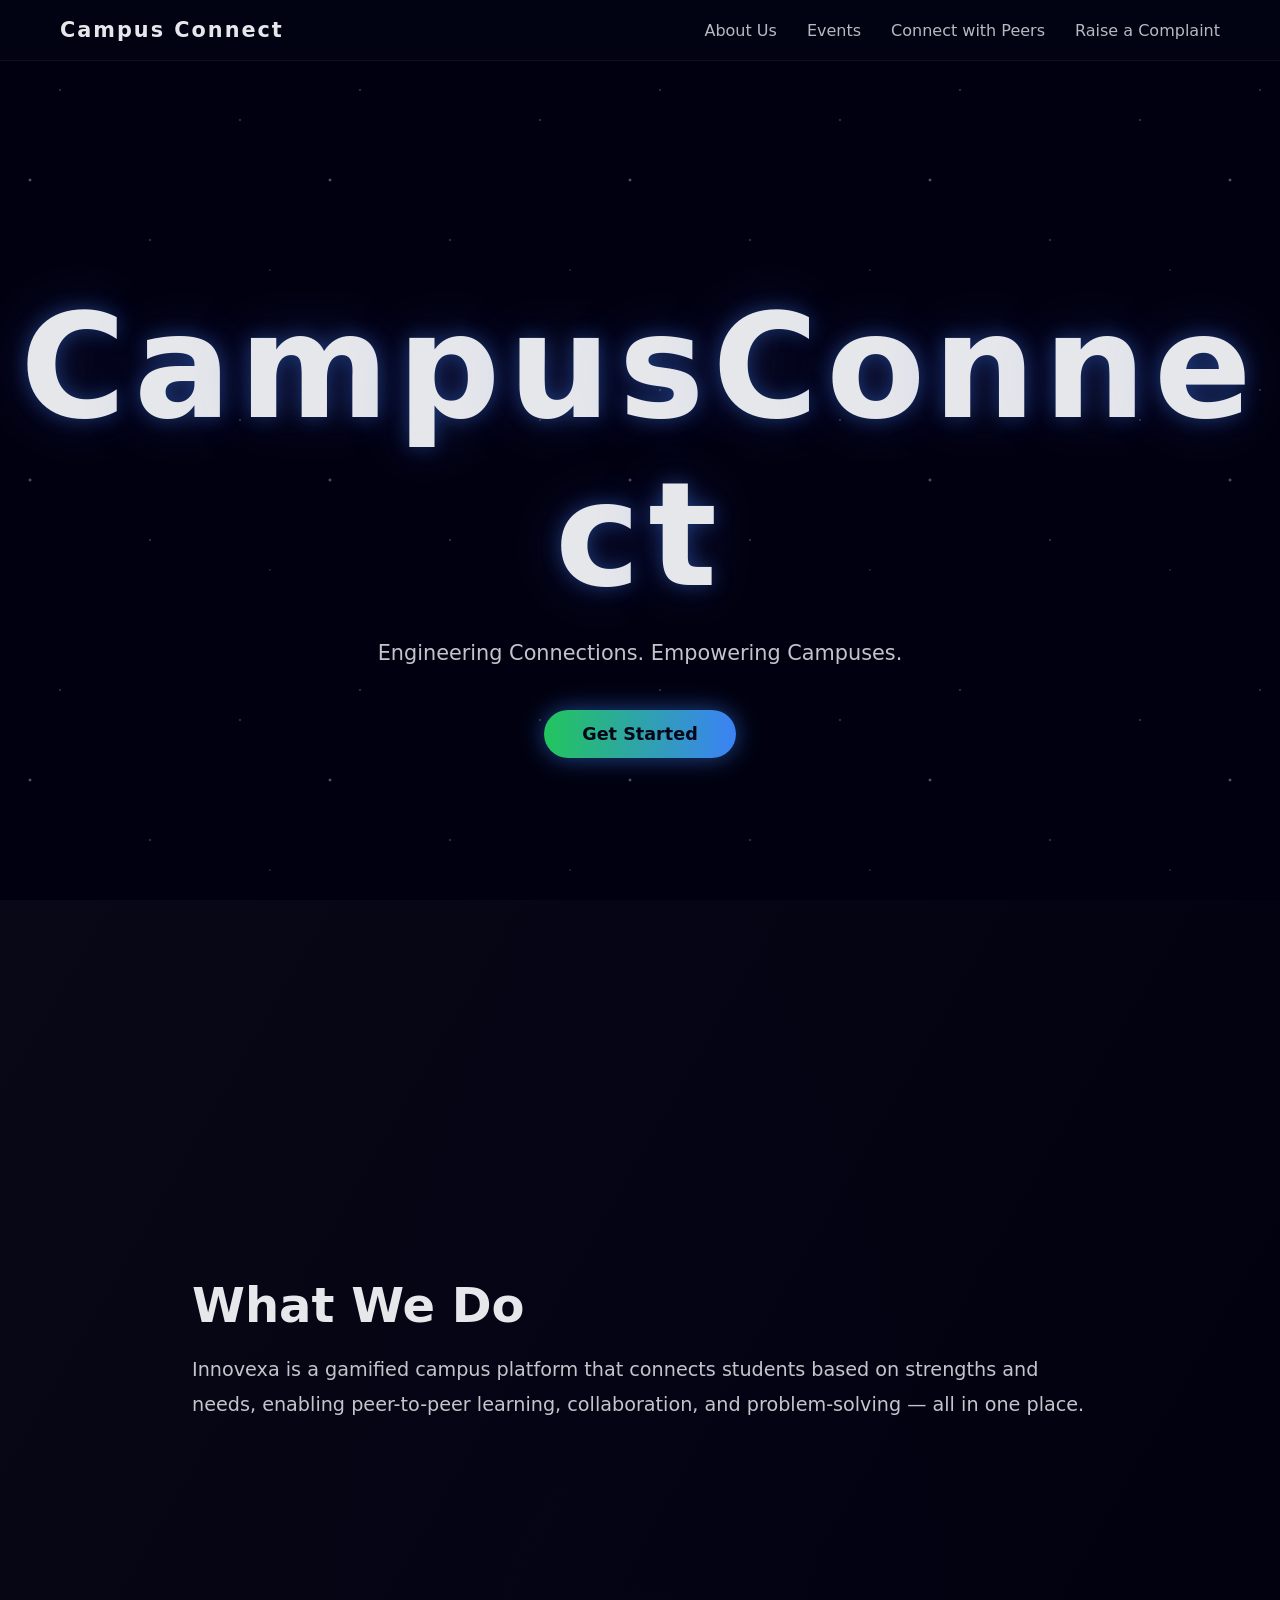
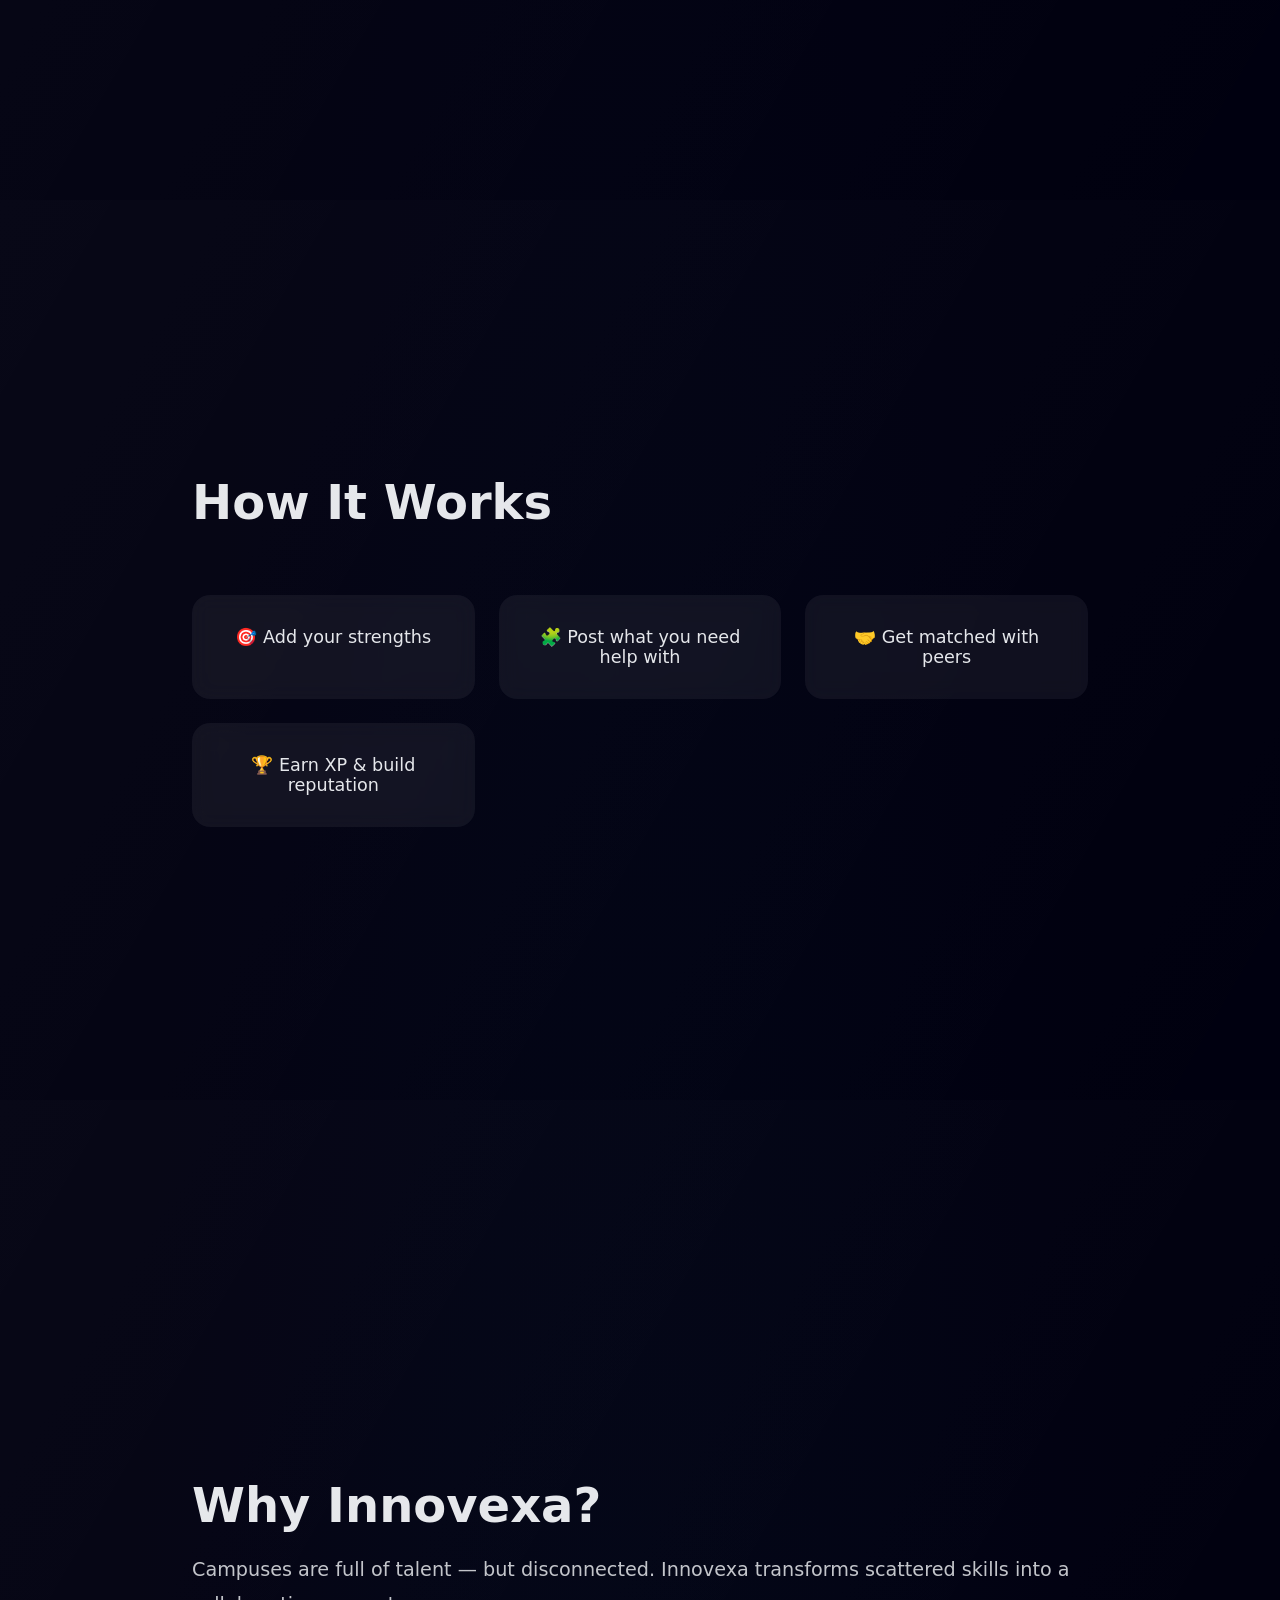
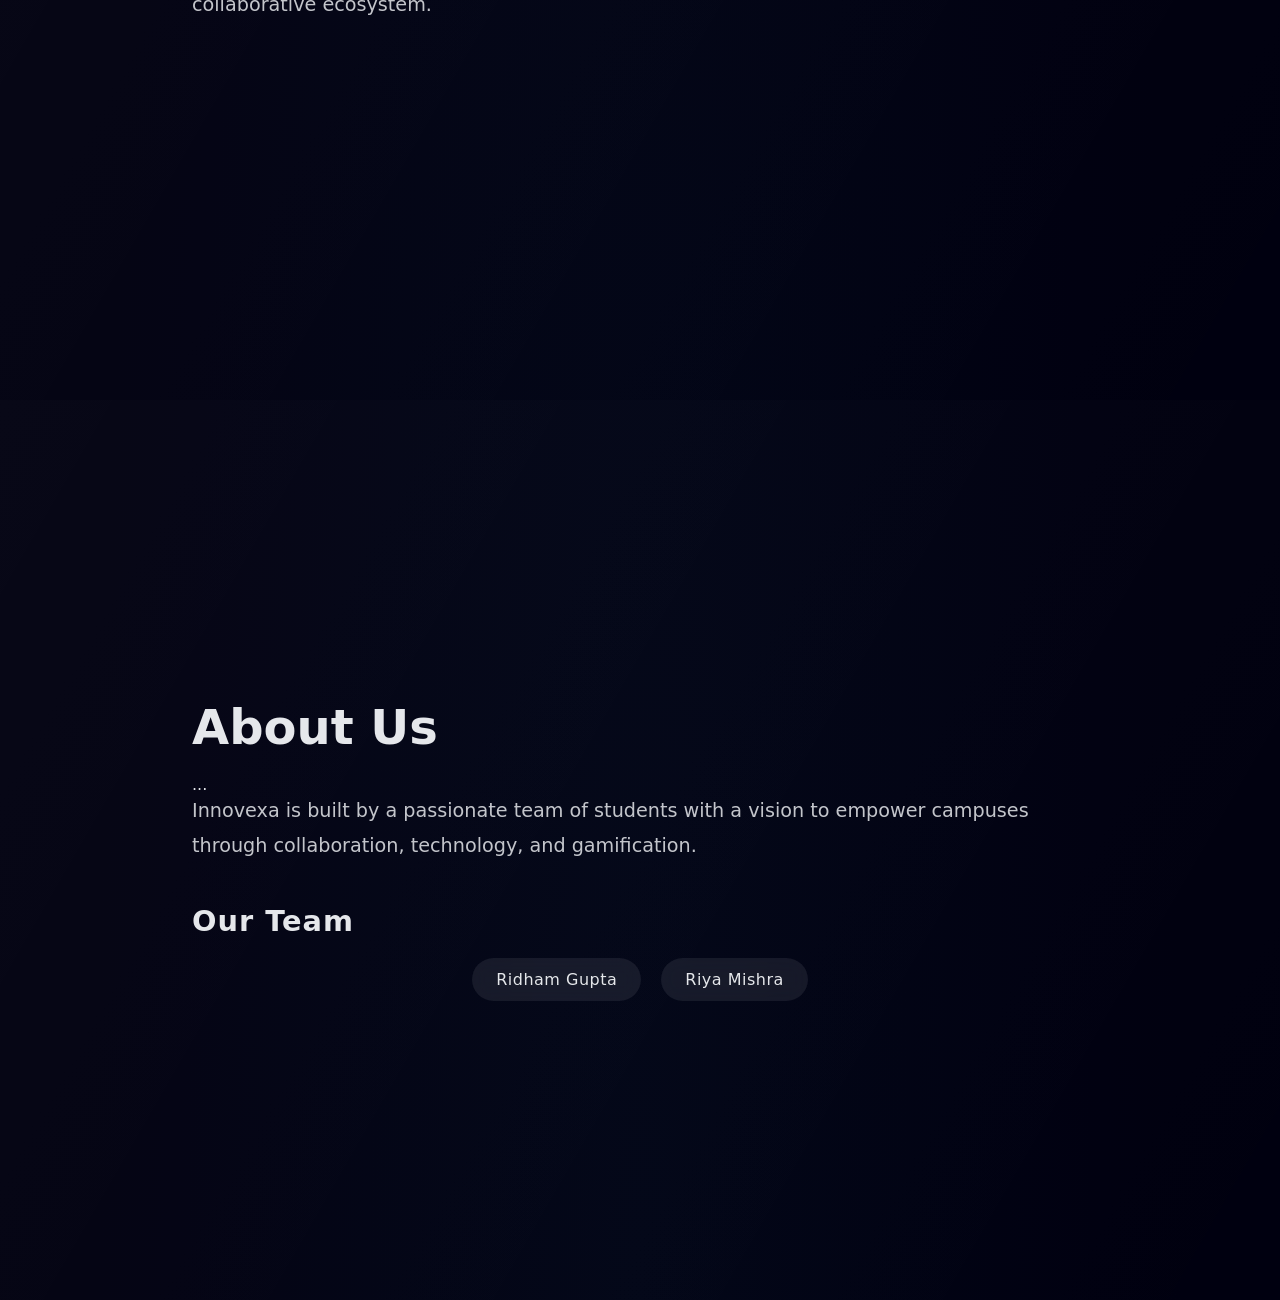
==== public/index.html @ ceecb5b8 "Major changes in firebase files" ====
<!DOCTYPE html>
<html lang="en">
<head>
  <meta charset="UTF-8" />
  <title>Innovexa</title>
  <link rel="stylesheet" href="css/landing.css" />
</head>
<body>
<!-- NAVBAR -->
<nav class="navbar">
  <div class="logo">Campus Connect</div>

  <ul class="nav-links">
<li><a href="#about">About Us</a></li>
    <li><a href="#events">Events</a></li>
    <li><a href="#peers">Connect with Peers</a></li>
    <li><a href="#complaint">Raise a Complaint</a></li>
  </ul>
</nav>

  <!-- HERO SECTION -->
<section class="hero">
<h1 id="hero-title">Campus Connect</h1>
  <p class="tagline">
    Engineering Connections. Empowering Campuses.
  </p>

  <a href="login.html" class="hero-cta">
    Get Started
  </a>
</section>

  <!-- WHAT WE DO -->
<section class="section reveal" data-speed="0.15">
  <h2>What We Do</h2>
    <p>
      Innovexa is a gamified campus platform that connects students based on
      strengths and needs, enabling peer-to-peer learning, collaboration,
      and problem-solving — all in one place.
    </p>
  </section>

  <!-- HOW IT WORKS -->
<section class="section reveal" data-speed="0.15">
      <h2>How It Works</h2>
    <div class="cards">
      <div class="card">🎯 Add your strengths</div>
      <div class="card">🧩 Post what you need help with</div>
      <div class="card">🤝 Get matched with peers</div>
      <div class="card">🏆 Earn XP & build reputation</div>
    </div>
  </section>

  <!-- WHY INNOVEXA -->
 <section class="section reveal" data-speed="0.15">
    <h2>Why Innovexa?</h2>
    <p>
      Campuses are full of talent — but disconnected.  
      Innovexa transforms scattered skills into a collaborative ecosystem.
    </p>
  </section>

  <!-- ABOUT -->
<section class="section reveal" id="about">
  <div class="parallax-inner" data-speed="0.15">
      <h2>About Us</h2>
  ...

  <p class="about-text">
    Innovexa is built by a passionate team of students with a vision to
    empower campuses through collaboration, technology, and gamification.
  </p>

  <h3 class="team-heading">Our Team</h3>

  <div class="team-list">
    <div class="team-member">Ridham Gupta</div>
    <div class="team-member">Riya Mishra</div>
  </div>
  </div>
</section>


  <script src="js/landing.js"></script>
</body>
</html>
---- public/css/landing.css ----
/* =======================
   RESET & BASE
======================= */
* {
  margin: 0;
  padding: 0;
  box-sizing: border-box;
}

html {
  scroll-behavior: smooth;
}

body {
  font-family: 'Segoe UI', system-ui, sans-serif;
  color: #e5e7eb;
  overflow-x: hidden;

  background:
    radial-gradient(ellipse at bottom, #020617 0%, #000010 60%),
    radial-gradient(circle at top right, rgba(88, 101, 242, 0.15), transparent 40%),
    radial-gradient(circle at bottom left, rgba(34, 197, 94, 0.12), transparent 45%);
}
/* =======================
   STARFIELD BACKGROUND
======================= */
body::before {
  content: "";
  position: fixed;
  inset: 0;
  z-index: -1;

  background-image:
    radial-gradient(1px 1px at 20% 30%, white, transparent),
    radial-gradient(1px 1px at 80% 40%, white, transparent),
    radial-gradient(1px 1px at 50% 80%, white, transparent),
    radial-gradient(2px 2px at 10% 60%, rgba(255,255,255,0.8), transparent),
    radial-gradient(1px 1px at 90% 90%, rgba(255,255,255,0.6), transparent);

  background-repeat: repeat;
  background-size: 300px 300px;
  opacity: 0.6;
  animation: starDrift 120s linear infinite;
}

@keyframes starDrift {
  from {
    transform: translateY(0);
  }
  to {
    transform: translateY(-1000px);
  }
}
body::before {
  transform: translateY(var(--star-offset, 0));
}
/* =======================
   NAVBAR
======================= */
.navbar {
  position: fixed;
  top: 0;
  left: 0;
  width: 100%;
  padding: 18px 60px;

  display: flex;
  justify-content: space-between;
  align-items: center;

  z-index: 9999;
  background: rgba(2, 6, 23, 0.55);
  backdrop-filter: blur(16px);
  border-bottom: 1px solid rgba(255,255,255,0.05);

}

.logo {
  font-size: 1.3rem;
  font-weight: 700;
  letter-spacing: 2px;
  color: #e5e7eb;
}

.nav-links {
  list-style: none;
  display: flex;
  gap: 30px;
}

.nav-links a {
  text-decoration: none;
  color: #e5e7eb;
  font-weight: 500;
  opacity: 0.8;
  transition: opacity 0.2s ease, color 0.2s ease;
}

.nav-links a:hover {
  opacity: 1;
  color: #3b82f6;
}

/* =======================
   HERO SECTION
======================= */
.hero {
  padding-top: 140px;
  min-height: 100vh;

  display: flex;
  flex-direction: column;
  justify-content: center;
  align-items: center;

  text-align: center;
}

#hero-title {
  font-size: 9rem;
  font-weight: 900;
  letter-spacing: 8px;

  color: #e5e7eb;
  text-shadow:
    0 0 20px rgba(59,130,246,0.4),
    0 0 60px rgba(88,101,242,0.25);

  transition: transform 0.2s ease;
}


/* spans injected by JS */
#hero-title span {
  display: inline-block;
  transition: color 0.15s ease;
}

.tagline {
  margin-top: 22px;
  font-size: 1.3rem;
  opacity: 0.85;
  max-width: 700px;
}

/* CTA */
.hero-cta {
  margin-top: 45px;
  padding: 14px 38px;

  font-size: 1.1rem;
  font-weight: 600;
  text-decoration: none;

  border-radius: 999px;
  background: linear-gradient(90deg, #22c55e, #3b82f6);
  color: #020617;

  box-shadow: 0 0 25px rgba(59, 130, 246, 0.55);
  transition: transform 0.3s ease, box-shadow 0.3s ease;
}

.hero-cta:hover {
  transform: translateY(-3px);
  box-shadow: 0 0 40px rgba(59, 130, 246, 0.85);
}

/* =======================
   GENERIC SECTIONS
======================= */
.section {
  
  min-height: 100vh;
  padding: 120px 15%;

  display: flex;
  flex-direction: column;
  justify-content: center;
}
.section {
  position: relative;
}

.section::before {
  content: "";
  position: absolute;
  inset: 0;
  background: linear-gradient(
    120deg,
    rgba(255,255,255,0.03),
    transparent
  );
  pointer-events: none;
}

.section h2 {
  font-size: 3rem;
  margin-bottom: 20px;
}

.section p {
  font-size: 1.2rem;
  line-height: 1.8;
  opacity: 0.85;
  max-width: 900px;
}

/* =======================
   CARDS
======================= */
.cards {
  margin-top: 45px;
  display: grid;
  grid-template-columns: repeat(auto-fit, minmax(220px, 1fr));
  gap: 24px;
}

.card {
  background: rgba(255, 255, 255, 0.06);
  padding: 32px;
  border-radius: 18px;
  backdrop-filter: blur(10px);

  text-align: center;
  font-size: 1.1rem;

  transition: transform 0.3s ease, box-shadow 0.3s ease;
}

.card:hover {
  transform: translateY(-10px) scale(1.02);
  box-shadow:
    0 0 25px rgba(59,130,246,0.4),
    0 0 60px rgba(88,101,242,0.2);
}


/* =======================
ABOUT US
======================= */
.about {
  padding: 140px 15%;
  text-align: center;
  background: linear-gradient(180deg, transparent, #020617);
}

.about-text {
  max-width: 720px;
  margin: 0 auto 40px;

  font-size: 1.15rem;
  line-height: 1.8;
  opacity: 0.85;
}

.team-heading {
  font-size: 1.8rem;
  margin-bottom: 20px;
  letter-spacing: 1px;
}

.team-list {
  display: flex;
  justify-content: center;
  flex-wrap: wrap;
  gap: 20px;
}

.team-member {
  padding: 12px 24px;
  border-radius: 999px;

  background: rgba(255, 255, 255, 0.08);
  backdrop-filter: blur(10px);

  font-size: 1rem;
  font-weight: 500;
  letter-spacing: 0.5px;

  transition: transform 0.3s ease, box-shadow 0.3s ease;
}

.team-member:hover {
  transform: translateY(-6px);
  box-shadow: 0 0 22px rgba(59, 130, 246, 0.45);
}

/* =======================
SCROLL REVEAL
======================= */
.reveal {
  opacity: 0;
  transform: translateY(60px);
  transition: opacity 0.9s ease, transform 0.9s ease;
}

.reveal.active {
  opacity: 1;
  transform: translateY(0);
}

/* =======================
RESPONSIVE
======================= */
@media (max-width: 900px) {
  .navbar {
    padding: 16px 30px;
  }

  #hero-title {
    font-size: 4rem;
    letter-spacing: 4px;
  }

  .section,
  .about {
    padding: 100px 10%;
  }
}

@media (max-width: 600px) {
  #hero-title {
    font-size: 3rem;
    letter-spacing: 3px;
  }

  .nav-links {
    display: none;
  }
}
#about {
  scroll-margin-top: 120px;
}
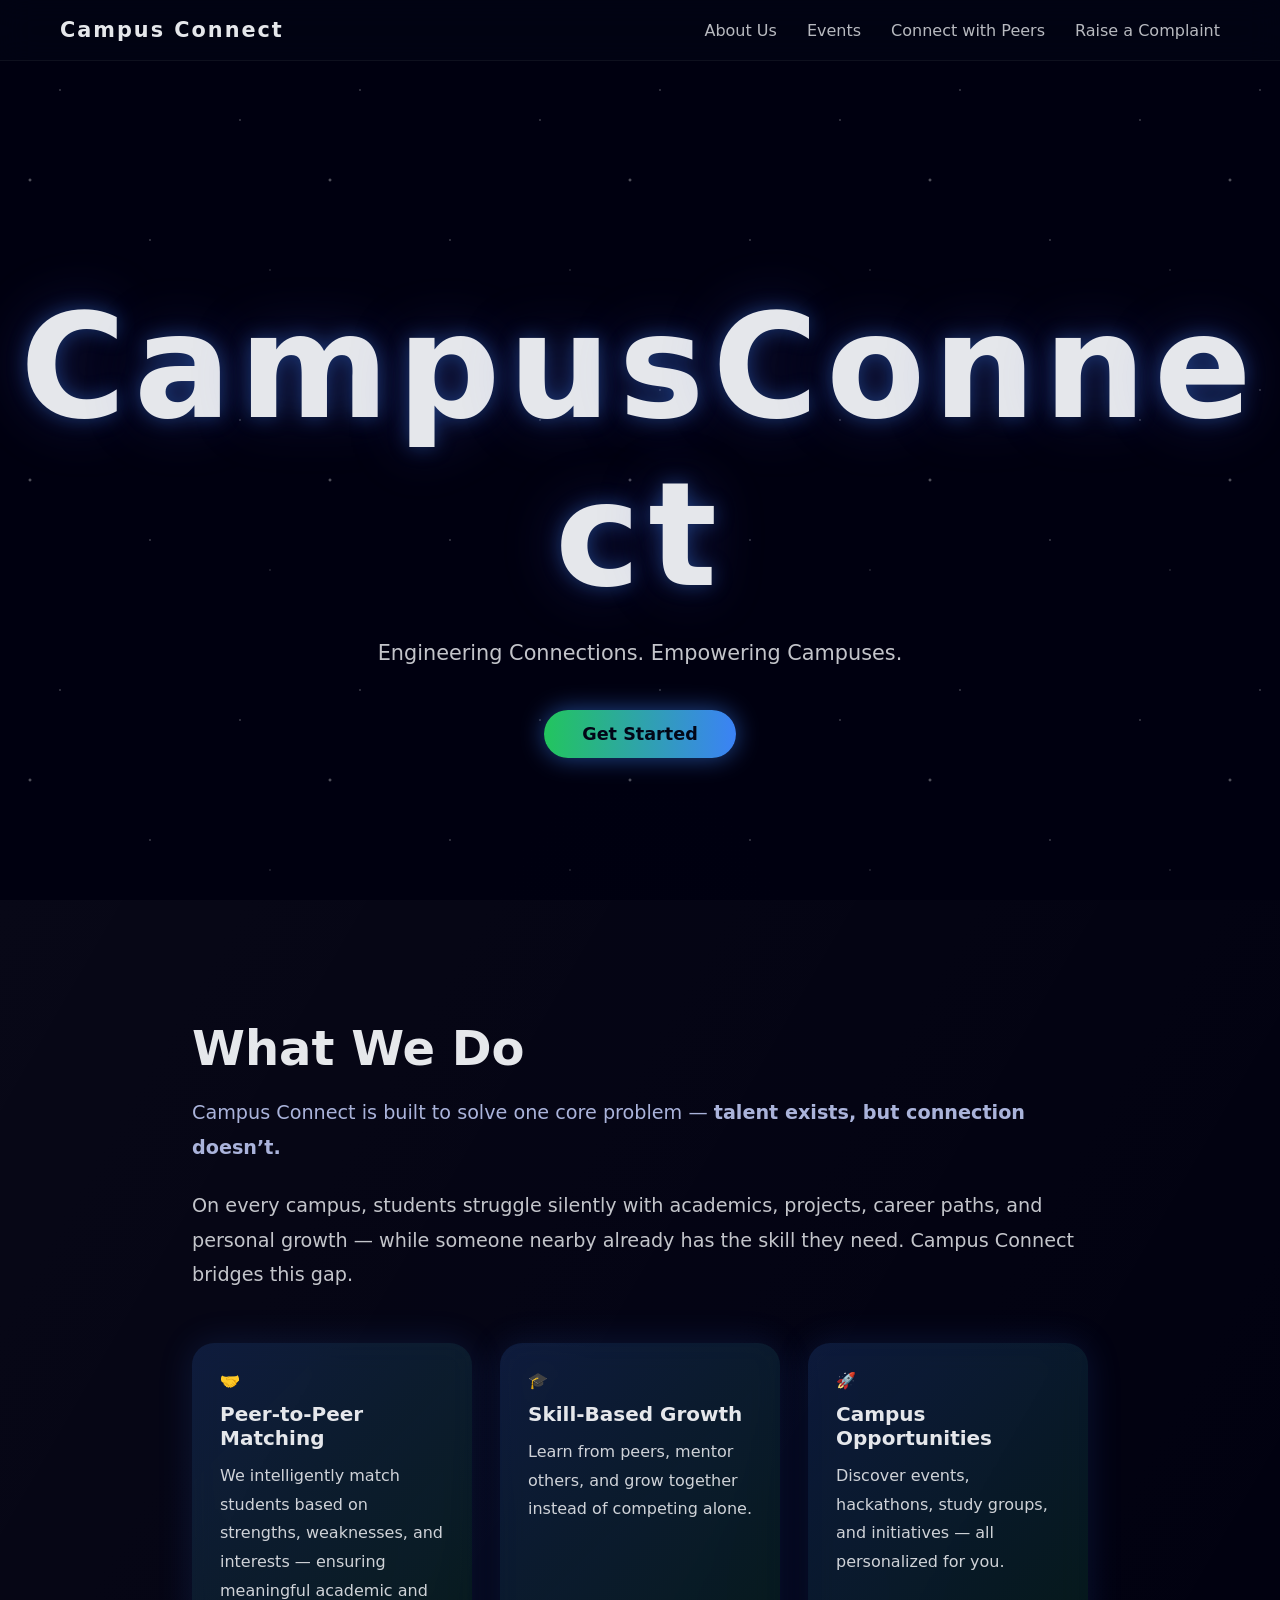
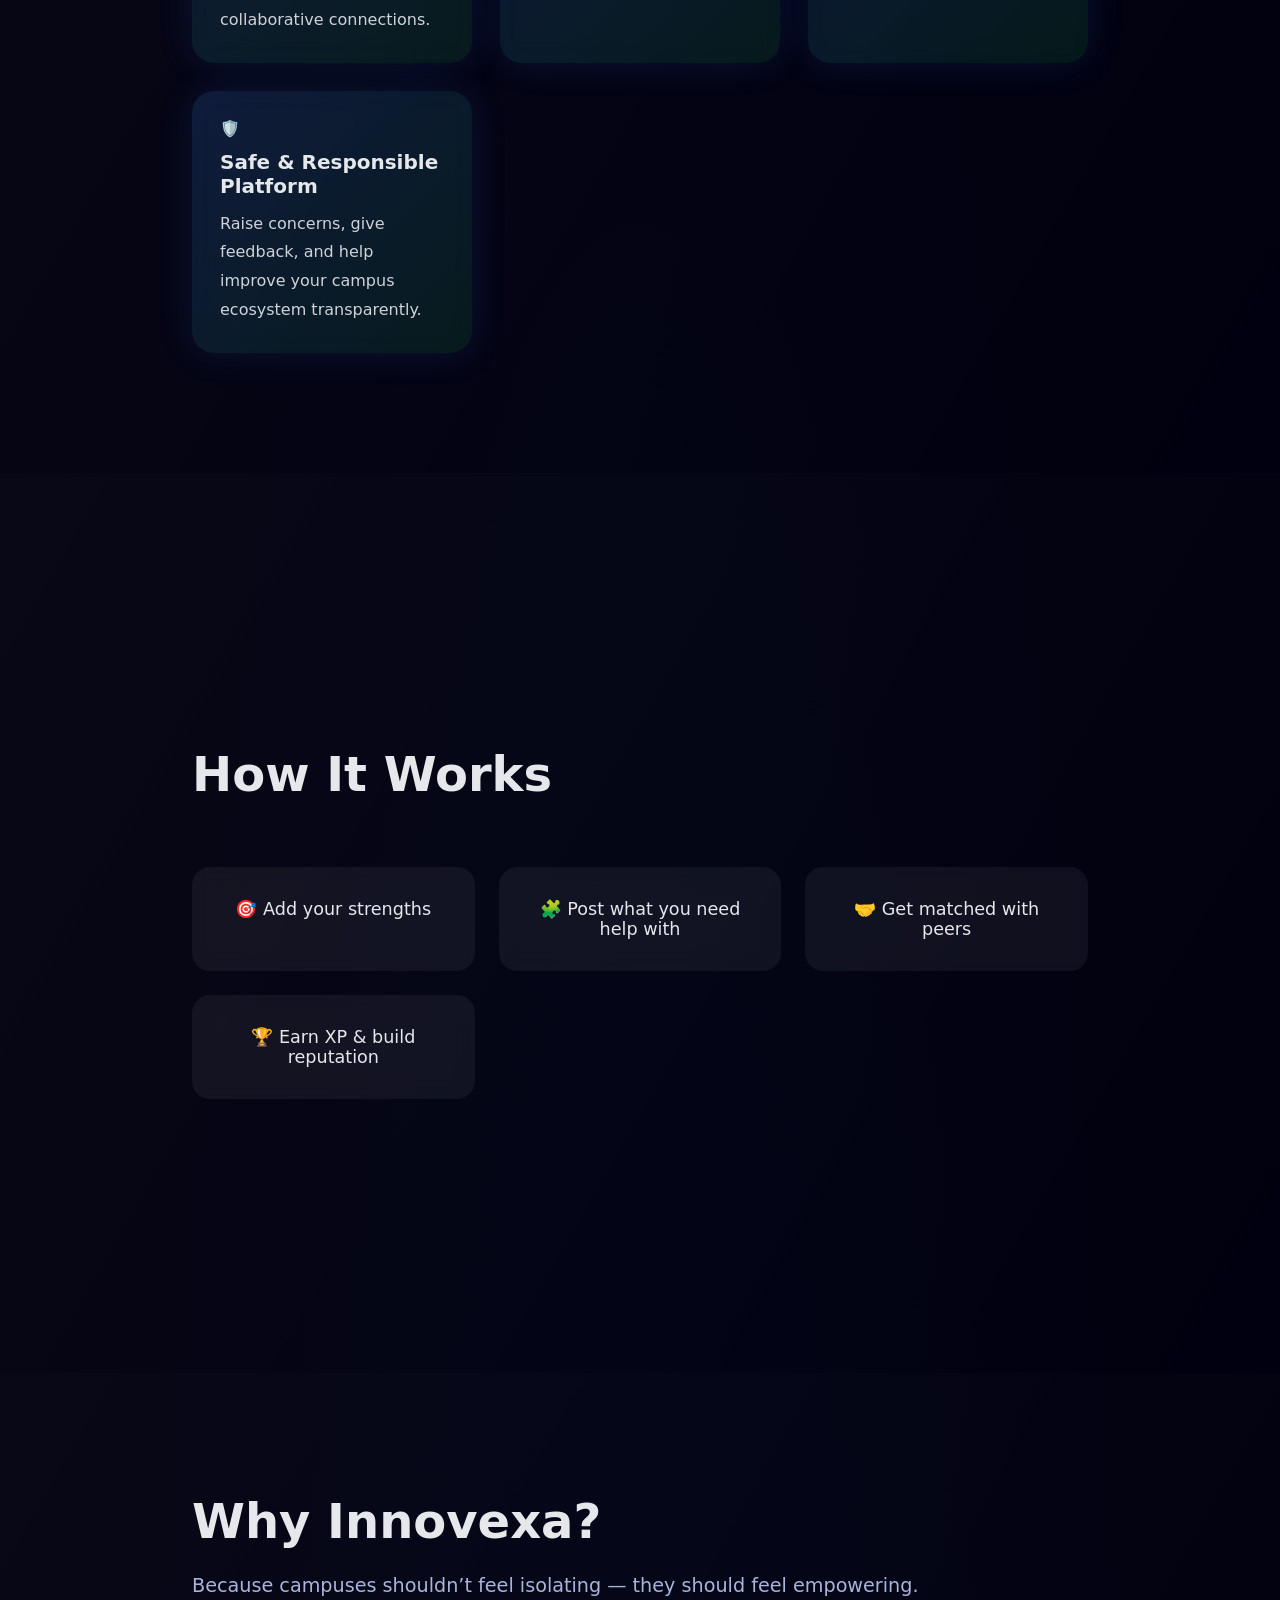
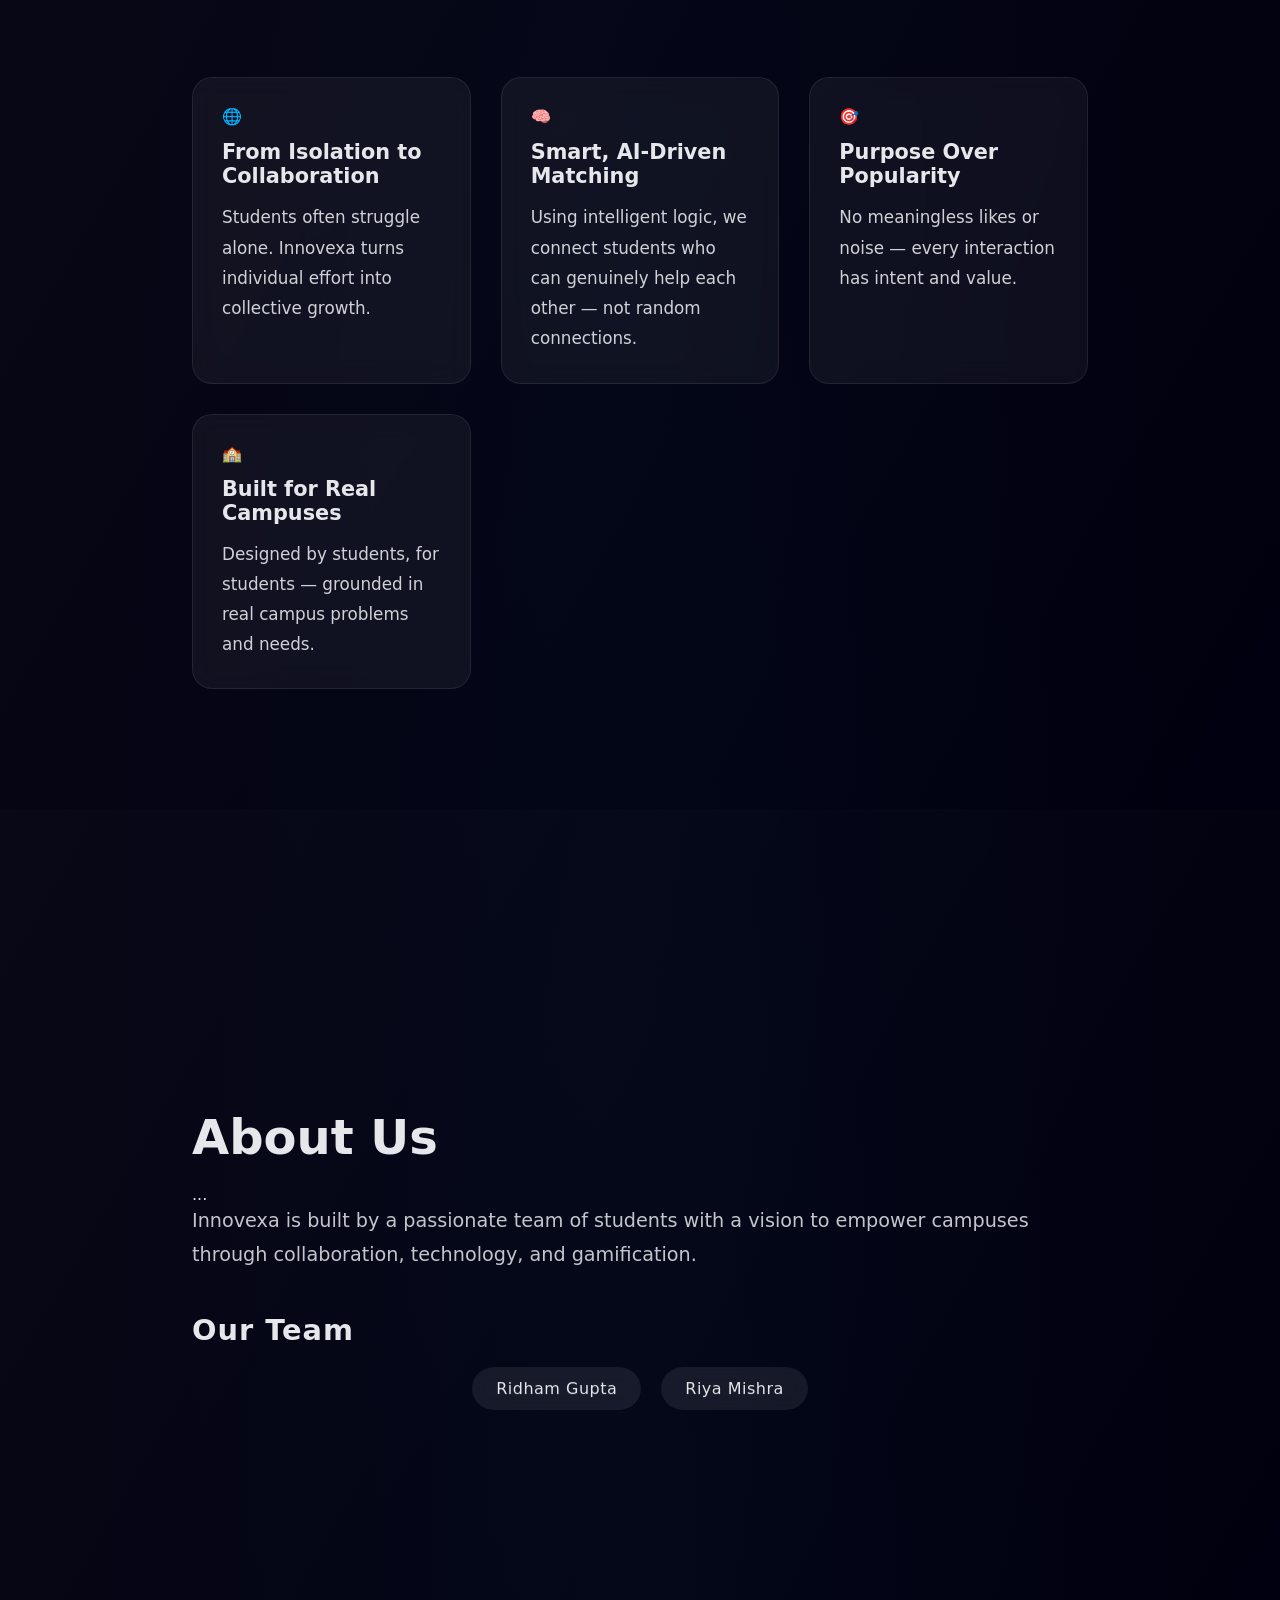
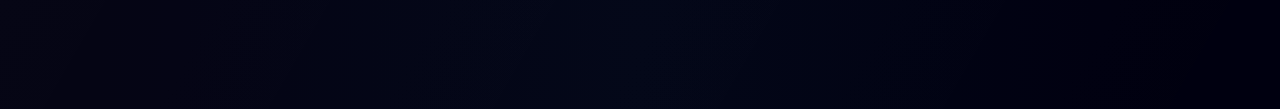
==== commit e53c6432: "Gemini API installation and Index edits" ====
--- a/public/index.html
+++ b/public/index.html
@@ -31,15 +31,51 @@
 </section>
 
   <!-- WHAT WE DO -->
-<section class="section reveal" data-speed="0.15">
+   <section class="section reveal" data-speed="0.15" id="whatwedo">
   <h2>What We Do</h2>
-    <p>
-      Innovexa is a gamified campus platform that connects students based on
-      strengths and needs, enabling peer-to-peer learning, collaboration,
-      and problem-solving — all in one place.
-    </p>
-  </section>
 
+  <p class="highlight-text">
+    Campus Connect is built to solve one core problem — <strong>talent exists, but connection doesn’t.</strong>
+  </p>
+
+  <p>
+    On every campus, students struggle silently with academics, projects, career paths, and personal growth —
+    while someone nearby already has the skill they need.
+    Campus Connect bridges this gap.
+  </p>
+
+  <div class="feature-grid">
+    <div class="feature-card">
+      🤝 <h4>Peer-to-Peer Matching</h4>
+      <p>
+        We intelligently match students based on strengths, weaknesses, and interests —
+        ensuring meaningful academic and collaborative connections.
+      </p>
+    </div>
+
+    <div class="feature-card">
+      🎓 <h4>Skill-Based Growth</h4>
+      <p>
+        Learn from peers, mentor others, and grow together instead of competing alone.
+      </p>
+    </div>
+
+    <div class="feature-card">
+      🚀 <h4>Campus Opportunities</h4>
+      <p>
+        Discover events, hackathons, study groups, and initiatives —
+        all personalized for you.
+      </p>
+    </div>
+
+    <div class="feature-card">
+      🛡️ <h4>Safe & Responsible Platform</h4>
+      <p>
+        Raise concerns, give feedback, and help improve your campus ecosystem transparently.
+      </p>
+    </div>
+  </div>
+</section>
   <!-- HOW IT WORKS -->
 <section class="section reveal" data-speed="0.15">
       <h2>How It Works</h2>
@@ -52,13 +88,48 @@
   </section>
 
   <!-- WHY INNOVEXA -->
- <section class="section reveal" data-speed="0.15">
-    <h2>Why Innovexa?</h2>
-    <p>
-      Campuses are full of talent — but disconnected.  
-      Innovexa transforms scattered skills into a collaborative ecosystem.
-    </p>
-  </section>
+<section class="section reveal" data-speed="0.15" id="why">
+  <h2>Why Innovexa?</h2>
+
+  <p class="highlight-text">
+    Because campuses shouldn’t feel isolating — they should feel empowering.
+  </p>
+
+  <div class="why-grid">
+    <div class="why-card">
+      🌐 <h4>From Isolation to Collaboration</h4>
+      <p>
+        Students often struggle alone.
+        Innovexa turns individual effort into collective growth.
+      </p>
+    </div>
+
+    <div class="why-card">
+      🧠 <h4>Smart, AI‑Driven Matching</h4>
+      <p>
+        Using intelligent logic, we connect students who can genuinely help each other —
+        not random connections.
+      </p>
+    </div>
+
+    <div class="why-card">
+      🎯 <h4>Purpose Over Popularity</h4>
+      <p>
+        No meaningless likes or noise —
+        every interaction has intent and value.
+      </p>
+    </div>
+
+    <div class="why-card">
+      🏫 <h4>Built for Real Campuses</h4>
+      <p>
+        Designed by students, for students —
+        grounded in real campus problems and needs.
+      </p>
+    </div>
+  </div>
+</section>
+
 
   <!-- ABOUT -->
 <section class="section reveal" id="about">
@@ -83,4 +154,4 @@
 
   <script src="js/landing.js"></script>
 </body>
-</html>
+</html>
--- a/public/css/landing.css
+++ b/public/css/landing.css
@@ -233,6 +233,52 @@
     0 0 25px rgba(59,130,246,0.4),
     0 0 60px rgba(88,101,242,0.2);
 }
+.highlight-text {
+  font-size: 1.4rem;
+  margin-bottom: 24px;
+  color: #c7d2fe;
+  max-width: 900px;
+}
+
+.feature-grid {
+  margin-top: 50px;
+  display: grid;
+  grid-template-columns: repeat(auto-fit, minmax(240px, 1fr));
+  gap: 28px;
+}
+
+.feature-card {
+  background: linear-gradient(
+    135deg,
+    rgba(59, 130, 246, 0.18),
+    rgba(34, 197, 94, 0.12)
+  );
+  padding: 28px;
+  border-radius: 22px;
+  backdrop-filter: blur(14px);
+  box-shadow: 0 0 35px rgba(59,130,246,0.15);
+
+  transition: transform 0.35s ease, box-shadow 0.35s ease;
+}
+
+.feature-card h4 {
+  margin: 12px 0;
+  font-size: 1.25rem;
+  color: #e5e7eb;
+}
+
+.feature-card p {
+  font-size: 1rem;
+  opacity: 0.9;
+}
+
+.feature-card:hover {
+  transform: translateY(-12px) scale(1.03);
+  box-shadow:
+    0 0 40px rgba(59,130,246,0.45),
+    0 0 80px rgba(34,197,94,0.25);
+}
+
 
 
 /* =======================
@@ -330,4 +376,37 @@
 }
 #about {
   scroll-margin-top: 120px;
+}
+.why-grid {
+  margin-top: 50px;
+  display: grid;
+  grid-template-columns: repeat(auto-fit, minmax(260px, 1fr));
+  gap: 30px;
+}
+
+.why-card {
+  padding: 30px;
+  border-radius: 20px;
+  background: rgba(255,255,255,0.05);
+  backdrop-filter: blur(12px);
+
+  box-shadow: inset 0 0 0 1px rgba(255,255,255,0.08);
+  transition: transform 0.35s ease, box-shadow 0.35s ease;
+}
+
+.why-card h4 {
+  margin: 14px 0;
+  font-size: 1.3rem;
+}
+
+.why-card p {
+  opacity: 0.9;
+  font-size: 1.05rem;
+}
+
+.why-card:hover {
+  transform: translateY(-10px);
+  box-shadow:
+    0 0 35px rgba(88,101,242,0.5),
+    0 0 90px rgba(59,130,246,0.25);
 }
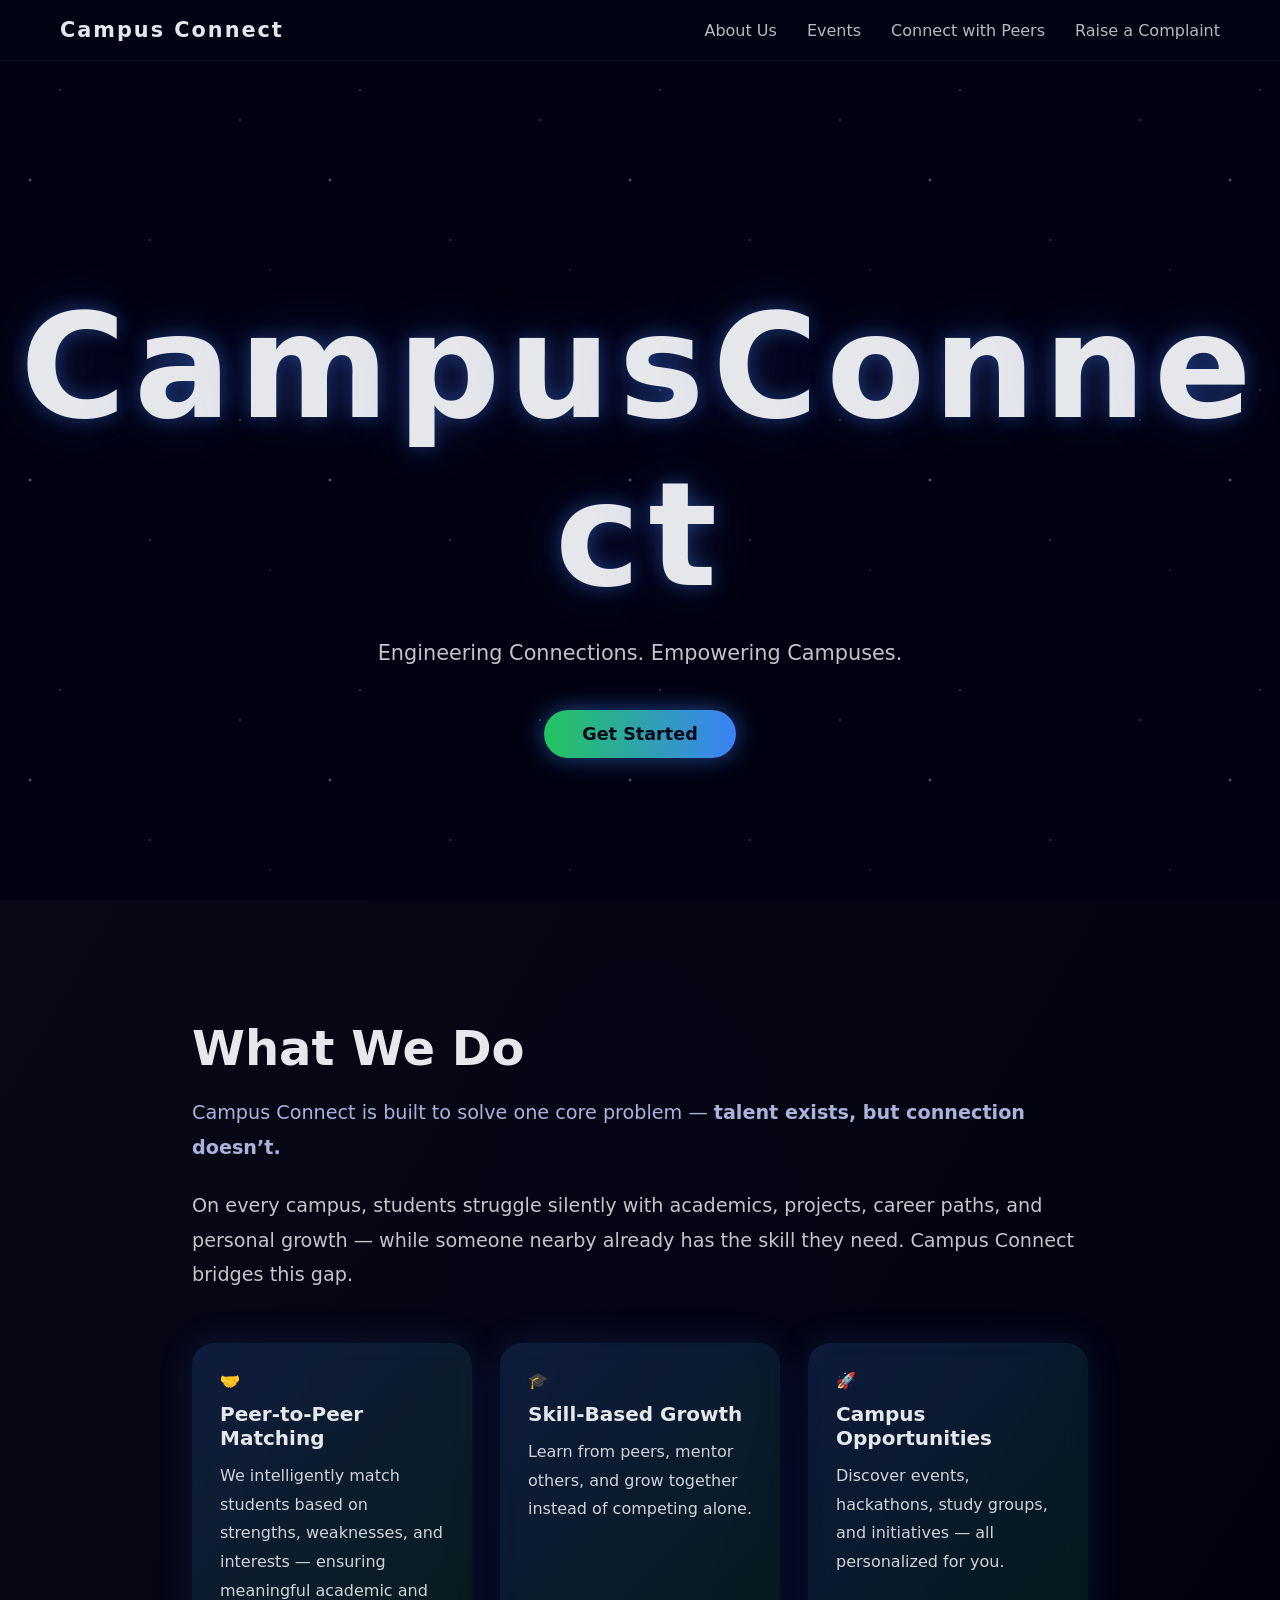
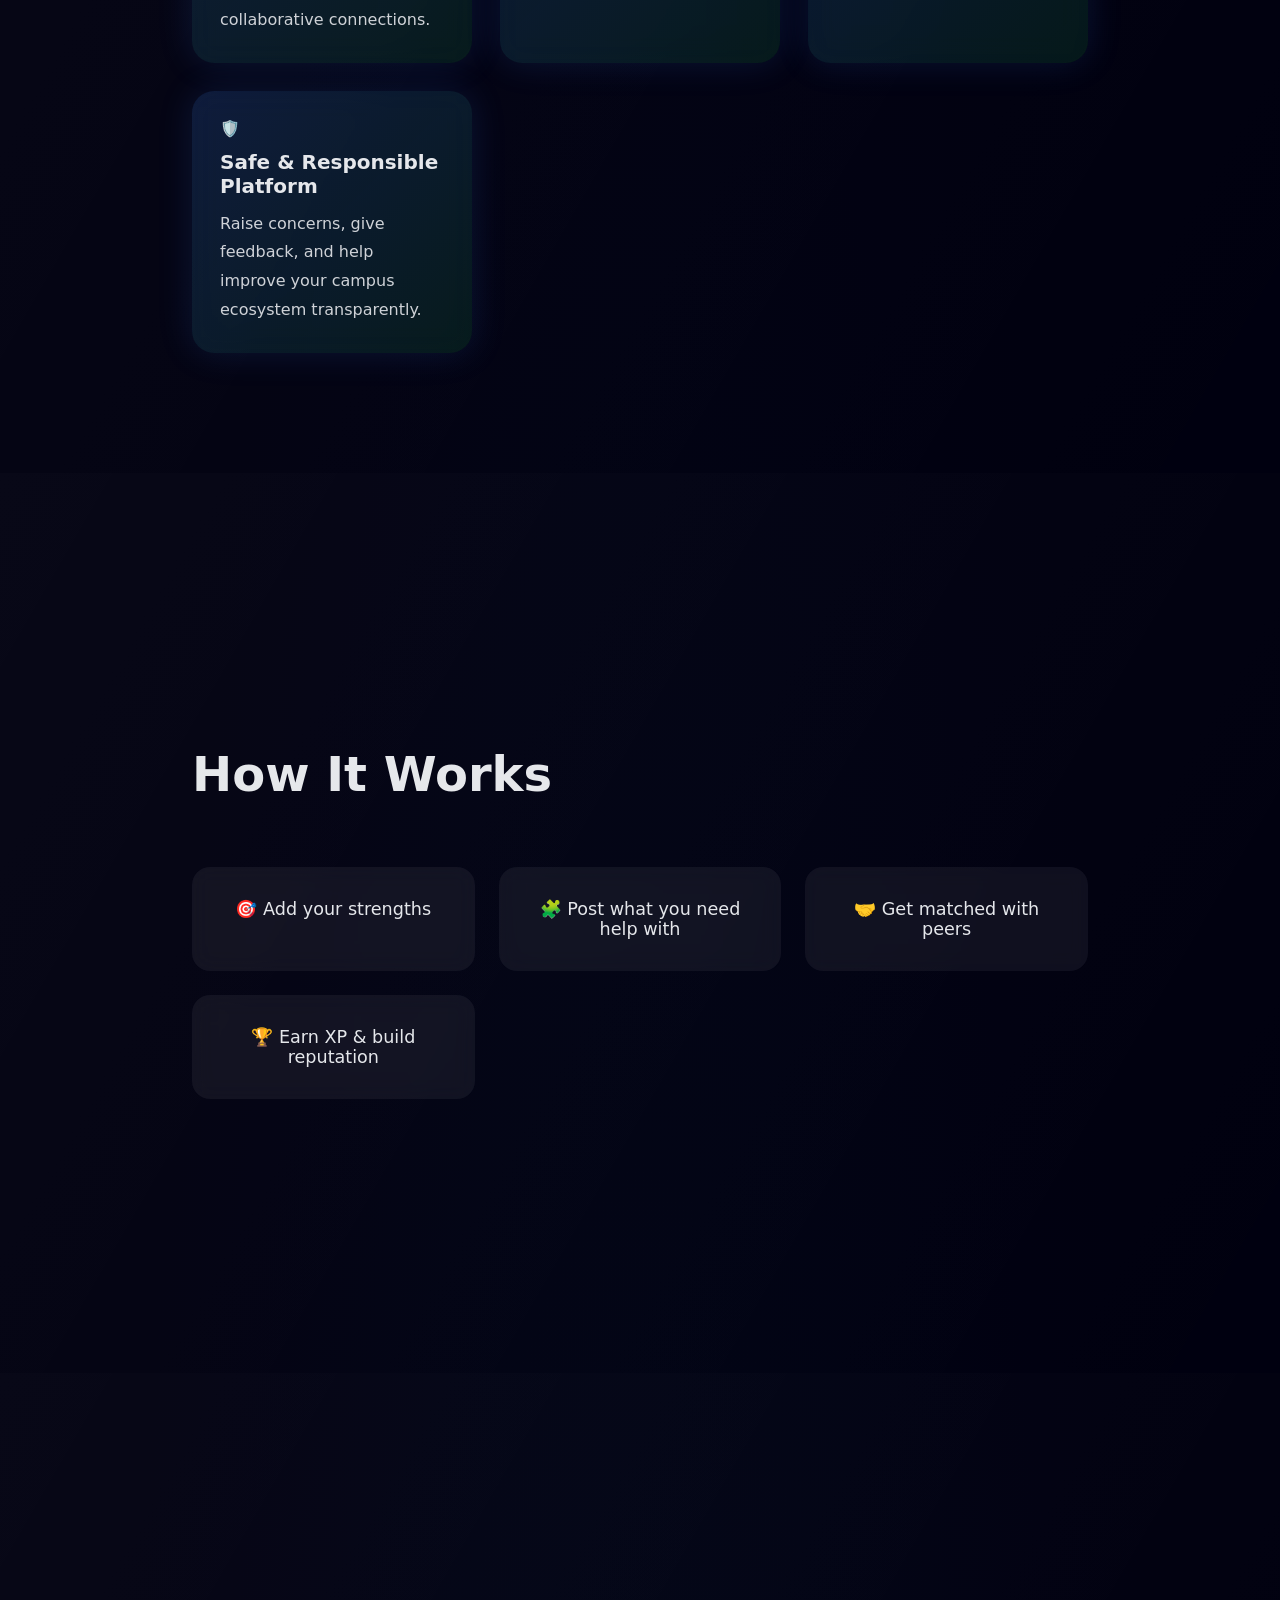
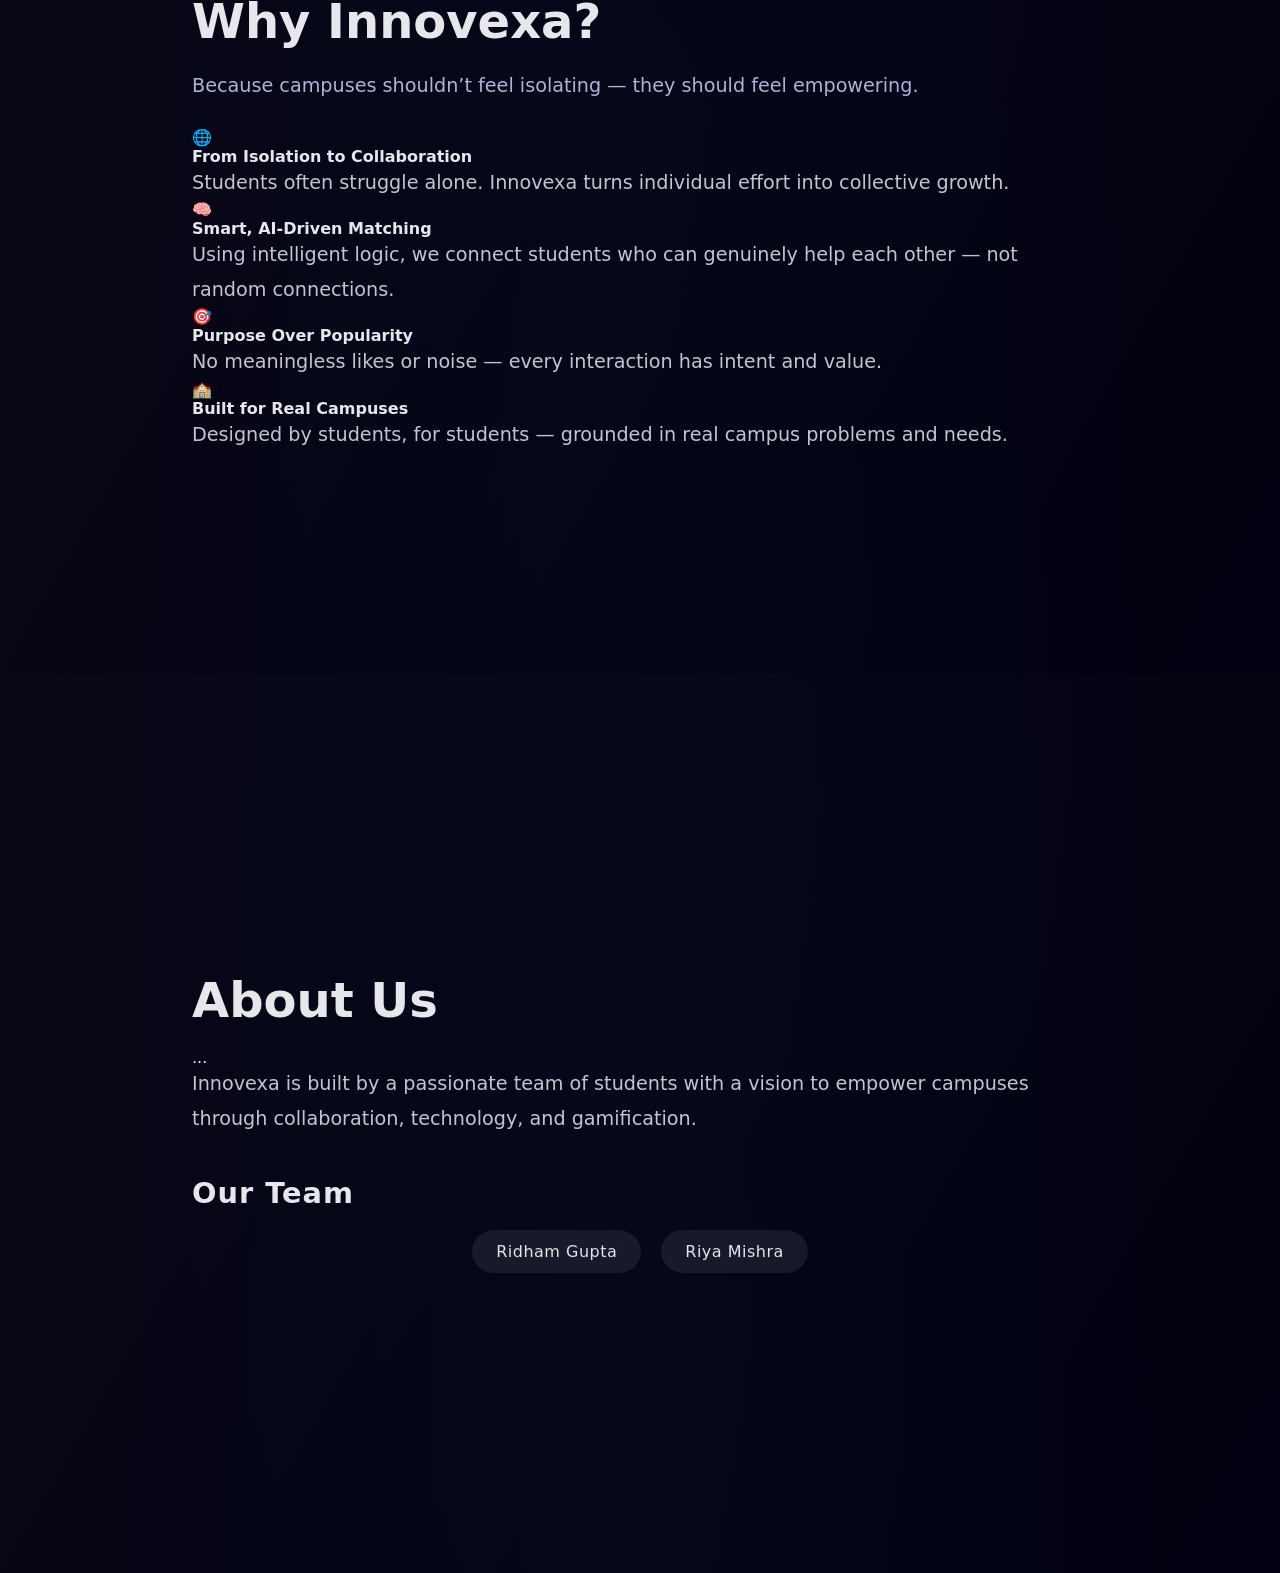
==== commit f75dd2cf: "merging conflicts" ====
--- a/public/index.html
+++ b/public/index.html
@@ -12,9 +12,9 @@
 
   <ul class="nav-links">
 <li><a href="#about">About Us</a></li>
-    <li><a href="#events">Events</a></li>
-    <li><a href="#peers">Connect with Peers</a></li>
-    <li><a href="#complaint">Raise a Complaint</a></li>
+    <li><a href="login.html">Events</a></li>
+    <li><a href="login.html">Connect with Peers</a></li>
+    <li><a href="login.html">Raise a Complaint</a></li>
   </ul>
 </nav>
 
--- a/public/css/landing.css
+++ b/public/css/landing.css
@@ -376,37 +376,4 @@
 }
 #about {
   scroll-margin-top: 120px;
-}
-.why-grid {
-  margin-top: 50px;
-  display: grid;
-  grid-template-columns: repeat(auto-fit, minmax(260px, 1fr));
-  gap: 30px;
-}
-
-.why-card {
-  padding: 30px;
-  border-radius: 20px;
-  background: rgba(255,255,255,0.05);
-  backdrop-filter: blur(12px);
-
-  box-shadow: inset 0 0 0 1px rgba(255,255,255,0.08);
-  transition: transform 0.35s ease, box-shadow 0.35s ease;
-}
-
-.why-card h4 {
-  margin: 14px 0;
-  font-size: 1.3rem;
-}
-
-.why-card p {
-  opacity: 0.9;
-  font-size: 1.05rem;
-}
-
-.why-card:hover {
-  transform: translateY(-10px);
-  box-shadow:
-    0 0 35px rgba(88,101,242,0.5),
-    0 0 90px rgba(59,130,246,0.25);
 }
